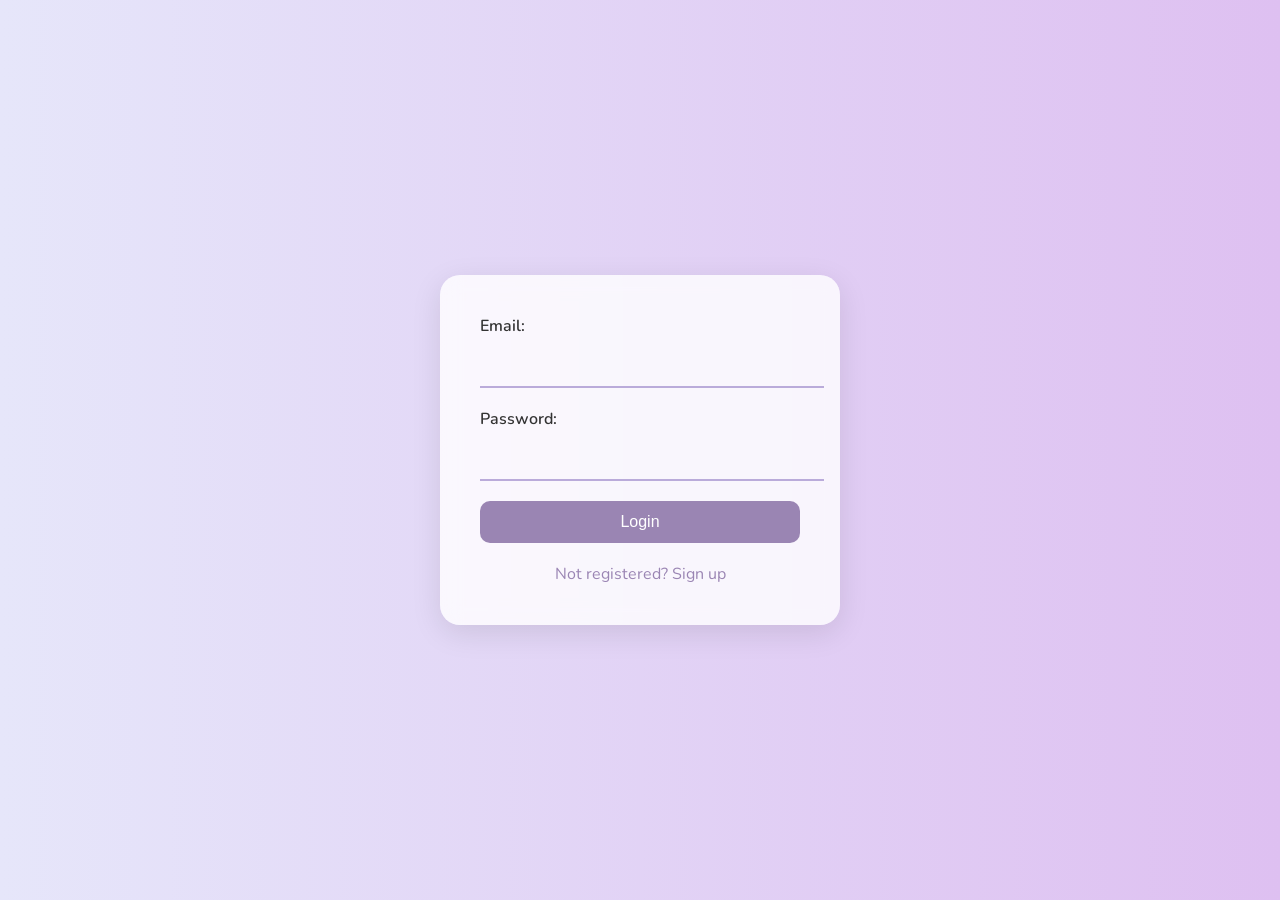
==== index.html @ 85cc28b9 "Initial commit" ====
<!DOCTYPE html>
<html lang="en">
<head>
    <meta charset="UTF-8">
    <meta name="viewport" content="width=device-width, initial-scale=1.0">
    <title>Elegant Lavender Login Page</title>
    <link href="https://fonts.googleapis.com/css2?family=Nunito:wght@300;400;700&display=swap" rel="stylesheet">
    <style>
        body {
            font-family: 'Nunito', sans-serif;
            background: linear-gradient(to right, #E6E6FA, #DEC0F1); /* Lavender to light purple gradient */
            display: flex;
            justify-content: center;
            align-items: center;
            height: 100vh;
            margin: 0;
          
            color: #333;
        }
        form {
            background: rgba(255, 255, 255, 0.8);
            padding: 40px;
            border-radius: 20px;
            box-shadow: 0 8px 30px rgba(0,0,0,0.1);
            width: 320px; /* Fixed width */
            backdrop-filter: blur(10px);
        }

        label {
            display: block;
            margin-bottom: 10px;
            font-weight: 600;
            color: #333; /* Dark gray for better readability */
        }

        input[type="text"],
        input[type="password"] {
            width: 100%;
            padding: 12px;
            margin-bottom: 20px;
            border: none;
            border-bottom: 2px solid #BAABDA; /* Soft purple */
            border-radius: 0;
            background: transparent;
            transition: all 0.3s ease-in-out;
            color: #333;
        }

        input[type="text"]:focus,
        input[type="password"]:focus {
            border-bottom-color: #9A85B3; /* Deeper lavender */
            box-shadow: 0 1px 0 0 #9A85B3;
            outline: none;
        }

        button {
            background-color: #9A85B3; /* Deeper lavender */
            color: white;
            border: none;
            padding: 12px 0;
            text-align: center;
            font-size: 16px;
            cursor: pointer;
            border-radius: 10px;
            width: 100%;
            transition: background-color 0.3s;
        }

        button:hover {
            background-color: #837AA6; /* Even deeper lavender */
        }

        a.register-link {
            display: block;
            text-align: center;
            margin-top: 20px;
            color: #9A85B3; /* Lavender link */
            text-decoration: none;
        }

        a.register-link:hover {
            text-decoration: underline;
        }
        
        #notification {
            position: fixed;
            top: 0;
            left: 0;
            right: 0;
            background-color: #4CAF50; /* Success green */
            color: white;
            padding: 10px;
            text-align: center;
            font-size: 16px;
            display: none;
            z-index: 1001; /* Ensures it's above all other content */
        }
        
        #notification.fadeOut {
            opacity: 0;
            transition: opacity 2s ease-out;
        }
    </style>
</head>
<body>
    <div id="notification" style="display: none;"></div>
    <form id="loginForm">
        <label for="email">Email:</label>
        <input type="text" id="email" name="email">
        <label for="password">Password:</label>
        <input type="password" id="password" name="password">
        <button type="button" onclick="login()">Login</button>
        <p id="loginResult" style="color: red;"></p>
        <a href="register.html" class="register-link">Not registered? Sign up</a>
    </form>
    <script src="login.js"></script>
</body>
</html>
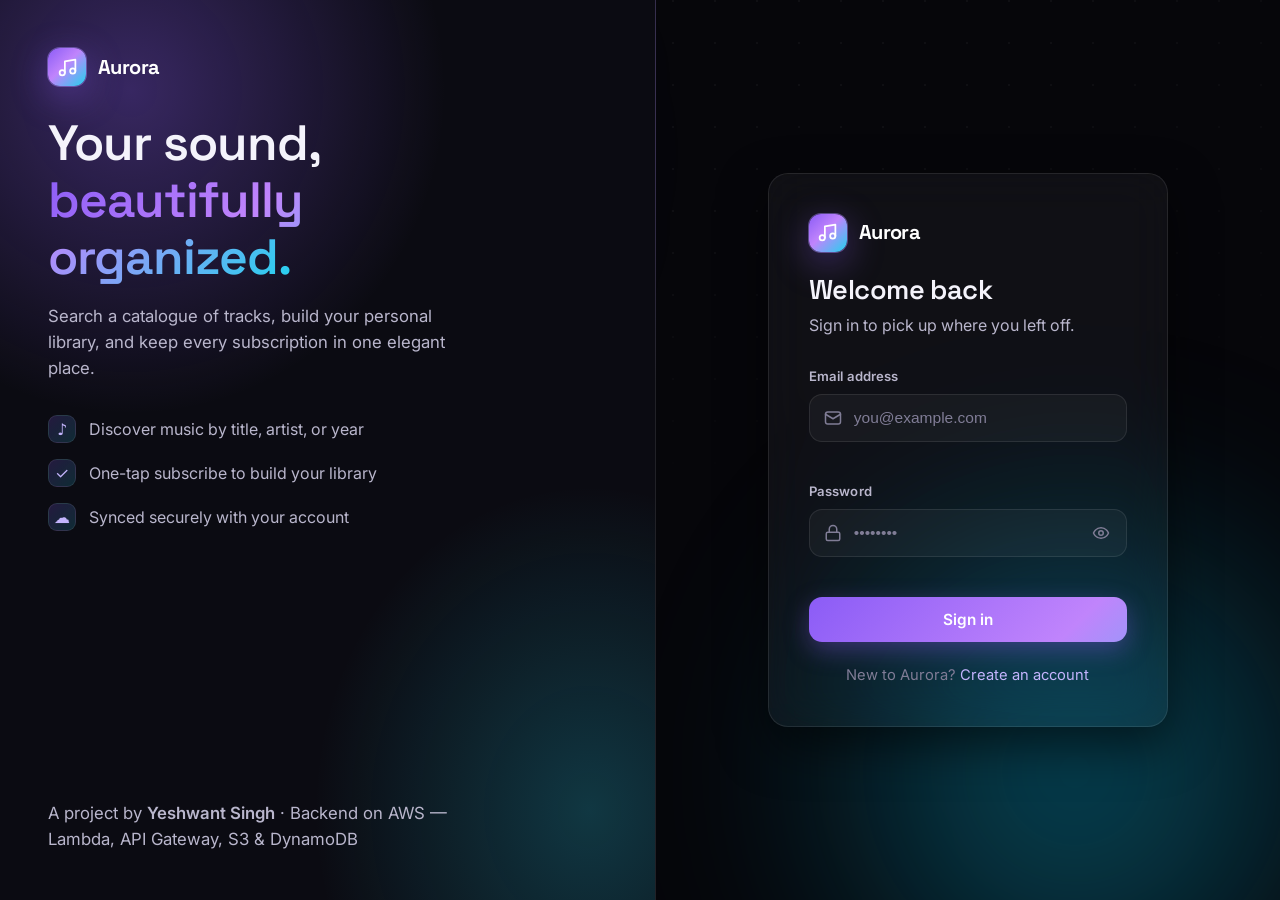
==== commit bc8e52f0: "Add files via upload Redesign: Aurora premium UI" ====
--- a/index.html
+++ b/index.html
@@ -1,118 +1,89 @@
 <!DOCTYPE html>
 <html lang="en">
 <head>
-    <meta charset="UTF-8">
-    <meta name="viewport" content="width=device-width, initial-scale=1.0">
-    <title>Elegant Lavender Login Page</title>
-    <link href="https://fonts.googleapis.com/css2?family=Nunito:wght@300;400;700&display=swap" rel="stylesheet">
-    <style>
-        body {
-            font-family: 'Nunito', sans-serif;
-            background: linear-gradient(to right, #E6E6FA, #DEC0F1); /* Lavender to light purple gradient */
-            display: flex;
-            justify-content: center;
-            align-items: center;
-            height: 100vh;
-            margin: 0;
-          
-            color: #333;
-        }
-        form {
-            background: rgba(255, 255, 255, 0.8);
-            padding: 40px;
-            border-radius: 20px;
-            box-shadow: 0 8px 30px rgba(0,0,0,0.1);
-            width: 320px; /* Fixed width */
-            backdrop-filter: blur(10px);
-        }
-
-        label {
-            display: block;
-            margin-bottom: 10px;
-            font-weight: 600;
-            color: #333; /* Dark gray for better readability */
-        }
-
-        input[type="text"],
-        input[type="password"] {
-            width: 100%;
-            padding: 12px;
-            margin-bottom: 20px;
-            border: none;
-            border-bottom: 2px solid #BAABDA; /* Soft purple */
-            border-radius: 0;
-            background: transparent;
-            transition: all 0.3s ease-in-out;
-            color: #333;
-        }
-
-        input[type="text"]:focus,
-        input[type="password"]:focus {
-            border-bottom-color: #9A85B3; /* Deeper lavender */
-            box-shadow: 0 1px 0 0 #9A85B3;
-            outline: none;
-        }
-
-        button {
-            background-color: #9A85B3; /* Deeper lavender */
-            color: white;
-            border: none;
-            padding: 12px 0;
-            text-align: center;
-            font-size: 16px;
-            cursor: pointer;
-            border-radius: 10px;
-            width: 100%;
-            transition: background-color 0.3s;
-        }
-
-        button:hover {
-            background-color: #837AA6; /* Even deeper lavender */
-        }
-
-        a.register-link {
-            display: block;
-            text-align: center;
-            margin-top: 20px;
-            color: #9A85B3; /* Lavender link */
-            text-decoration: none;
-        }
-
-        a.register-link:hover {
-            text-decoration: underline;
-        }
-        
-        #notification {
-            position: fixed;
-            top: 0;
-            left: 0;
-            right: 0;
-            background-color: #4CAF50; /* Success green */
-            color: white;
-            padding: 10px;
-            text-align: center;
-            font-size: 16px;
-            display: none;
-            z-index: 1001; /* Ensures it's above all other content */
-        }
-        
-        #notification.fadeOut {
-            opacity: 0;
-            transition: opacity 2s ease-out;
-        }
-    </style>
+  <meta charset="UTF-8">
+  <meta name="viewport" content="width=device-width, initial-scale=1.0">
+  <meta name="theme-color" content="#06060a">
+  <title>Aurora — Sign in</title>
+  <meta name="description" content="Aurora — discover and subscribe to the music you love.">
+  <link rel="preconnect" href="https://fonts.googleapis.com">
+  <link rel="preconnect" href="https://fonts.gstatic.com" crossorigin>
+  <link href="https://fonts.googleapis.com/css2?family=Inter:wght@400;500;600;700&family=Space+Grotesk:wght@500;600;700&display=swap" rel="stylesheet">
+  <link rel="stylesheet" href="assets/css/styles.css">
 </head>
 <body>
-    <div id="notification" style="display: none;"></div>
-    <form id="loginForm">
-        <label for="email">Email:</label>
-        <input type="text" id="email" name="email">
-        <label for="password">Password:</label>
-        <input type="password" id="password" name="password">
-        <button type="button" onclick="login()">Login</button>
-        <p id="loginResult" style="color: red;"></p>
-        <a href="register.html" class="register-link">Not registered? Sign up</a>
-    </form>
-    <script src="login.js"></script>
+  <a class="skip-link" href="#loginForm">Skip to login form</a>
+  <div class="aurora" aria-hidden="true"></div>
+  <div class="aurora-grid" aria-hidden="true"></div>
+
+  <main class="auth">
+    <!-- Brand panel -->
+    <section class="auth-brand" aria-label="About Aurora">
+      <div class="auth-brand-inner">
+        <span class="brand">
+          <span class="brand-mark" id="brandMark"></span>
+          Aurora
+        </span>
+        <h1>Your sound,<br><span class="gradient-text">beautifully organized.</span></h1>
+        <p>Search a catalogue of tracks, build your personal library, and keep every subscription in one elegant place.</p>
+        <ul class="auth-features">
+          <li><span class="tick" aria-hidden="true">♪</span> Discover music by title, artist, or year</li>
+          <li><span class="tick" aria-hidden="true">✓</span> One-tap subscribe to build your library</li>
+          <li><span class="tick" aria-hidden="true">☁</span> Synced securely with your account</li>
+        </ul>
+        <div class="equalizer" aria-hidden="true">
+          <span></span><span></span><span></span><span></span><span></span><span></span>
+        </div>
+      </div>
+      <p class="auth-foot">A project by <strong style="color:var(--text-dim);font-weight:600">Yeshwant Singh</strong> · Backend on AWS — Lambda, API Gateway, S3 &amp; DynamoDB</p>
+    </section>
+
+    <!-- Form panel -->
+    <section class="auth-form-wrap">
+      <form id="loginForm" class="auth-card glass" novalidate>
+        <!-- compact brand for mobile -->
+        <span class="brand" style="margin-bottom:22px;">
+          <span class="brand-mark" id="brandMarkMobile"></span> Aurora
+        </span>
+        <h2>Welcome back</h2>
+        <p class="sub">Sign in to pick up where you left off.</p>
+
+        <div class="field">
+          <label for="email">Email address</label>
+          <div class="input-wrap">
+            <span class="leading-icon" aria-hidden="true">
+              <svg viewBox="0 0 24 24" fill="none" stroke="currentColor" stroke-width="2" stroke-linecap="round" stroke-linejoin="round" width="18" height="18"><rect x="2" y="4" width="20" height="16" rx="3"/><path d="m22 7-10 6L2 7"/></svg>
+            </span>
+            <input class="input" type="email" id="email" name="email" autocomplete="email"
+                   placeholder="you@example.com" required aria-describedby="emailMsg">
+          </div>
+          <span class="field-msg" id="emailMsg" role="alert"></span>
+        </div>
+
+        <div class="field">
+          <label for="password">Password</label>
+          <div class="input-wrap">
+            <span class="leading-icon" aria-hidden="true">
+              <svg viewBox="0 0 24 24" fill="none" stroke="currentColor" stroke-width="2" stroke-linecap="round" stroke-linejoin="round" width="18" height="18"><rect x="3" y="11" width="18" height="11" rx="2"/><path d="M7 11V7a5 5 0 0 1 10 0v4"/></svg>
+            </span>
+            <input class="input" type="password" id="password" name="password" autocomplete="current-password"
+                   placeholder="••••••••" required aria-describedby="passwordMsg">
+            <button type="button" class="toggle-pass" data-target="password" aria-label="Show password" aria-pressed="false"></button>
+          </div>
+          <span class="field-msg" id="passwordMsg" role="alert"></span>
+        </div>
+
+        <button type="submit" class="btn btn-full" id="loginBtn">
+          <span class="btn-label">Sign in</span>
+          <span class="spinner" aria-hidden="true"></span>
+        </button>
+
+        <p class="auth-alt">New to Aurora? <a href="register.html">Create an account</a></p>
+      </form>
+    </section>
+  </main>
+
+  <script src="assets/js/config.js"></script>
+  <script src="assets/js/login.js"></script>
 </body>
 </html>
--- a/assets/css/styles.css
+++ b/assets/css/styles.css
@@ -0,0 +1,627 @@
+/* ============================================================
+   Aurora — Music Subscriptions
+   Premium dark design system
+   ============================================================ */
+
+/* ---------- Design tokens ---------- */
+:root {
+  /* Surfaces */
+  --bg-0: #06060a;
+  --bg-1: #0b0b12;
+  --bg-2: #101019;
+  --surface: rgba(255, 255, 255, 0.045);
+  --surface-2: rgba(255, 255, 255, 0.07);
+  --surface-3: rgba(255, 255, 255, 0.10);
+  --border: rgba(255, 255, 255, 0.09);
+  --border-strong: rgba(255, 255, 255, 0.16);
+
+  /* Text */
+  --text: #f4f3fb;
+  --text-dim: #b9b6cc;
+  --text-mute: #807d96;
+
+  /* Brand (lavender lineage, elevated) */
+  --accent: #a78bfa;
+  --accent-strong: #8b5cf6;
+  --accent-soft: #c4b5fd;
+  --cyan: #22d3ee;
+  --pink: #f472b6;
+  --grad: linear-gradient(135deg, #8b5cf6 0%, #c084fc 45%, #22d3ee 100%);
+  --grad-soft: linear-gradient(135deg, rgba(139,92,246,0.20), rgba(34,211,238,0.16));
+
+  /* Status */
+  --success: #34d399;
+  --danger: #fb7185;
+  --warning: #fbbf24;
+
+  /* Effects */
+  --radius: 20px;
+  --radius-sm: 13px;
+  --radius-pill: 999px;
+  --shadow-sm: 0 4px 16px rgba(0, 0, 0, 0.35);
+  --shadow: 0 18px 48px rgba(0, 0, 0, 0.55);
+  --glow: 0 0 0 1px rgba(167, 139, 250, 0.45), 0 10px 36px rgba(139, 92, 246, 0.40);
+  --ring: 0 0 0 3px rgba(167, 139, 250, 0.45);
+
+  --ease: cubic-bezier(0.22, 1, 0.36, 1);
+  --speed: 0.35s;
+}
+
+/* ---------- Reset ---------- */
+*, *::before, *::after { box-sizing: border-box; }
+html { -webkit-text-size-adjust: 100%; scroll-behavior: smooth; }
+body {
+  margin: 0;
+  min-height: 100vh;
+  font-family: 'Inter', system-ui, -apple-system, sans-serif;
+  color: var(--text);
+  background: var(--bg-0);
+  line-height: 1.55;
+  -webkit-font-smoothing: antialiased;
+  text-rendering: optimizeLegibility;
+  overflow-x: hidden;
+}
+h1, h2, h3, h4 {
+  font-family: 'Space Grotesk', 'Inter', sans-serif;
+  font-weight: 600;
+  letter-spacing: -0.02em;
+  line-height: 1.15;
+  margin: 0;
+}
+p { margin: 0; }
+a { color: var(--accent-soft); text-decoration: none; transition: color var(--speed) var(--ease); }
+a:hover { color: #fff; }
+img { display: block; max-width: 100%; }
+button { font-family: inherit; cursor: pointer; }
+
+/* ---------- Animated aurora background ---------- */
+.aurora {
+  position: fixed;
+  inset: 0;
+  z-index: -2;
+  background: var(--bg-0);
+  overflow: hidden;
+}
+.aurora::before,
+.aurora::after {
+  content: "";
+  position: absolute;
+  width: 60vmax;
+  height: 60vmax;
+  border-radius: 50%;
+  filter: blur(90px);
+  opacity: 0.55;
+  will-change: transform;
+}
+.aurora::before {
+  background: radial-gradient(circle at center, #7c3aed, transparent 60%);
+  top: -18vmax; left: -12vmax;
+  animation: drift1 22s var(--ease) infinite alternate;
+}
+.aurora::after {
+  background: radial-gradient(circle at center, #0891b2, transparent 60%);
+  bottom: -20vmax; right: -14vmax;
+  animation: drift2 26s var(--ease) infinite alternate;
+}
+.aurora-grid {
+  position: fixed;
+  inset: 0;
+  z-index: -1;
+  background-image:
+    radial-gradient(circle at 1px 1px, rgba(255,255,255,0.04) 1px, transparent 0);
+  background-size: 42px 42px;
+  mask-image: radial-gradient(ellipse 80% 60% at 50% 0%, #000 40%, transparent 100%);
+  pointer-events: none;
+}
+@keyframes drift1 {
+  to { transform: translate(18vmax, 12vmax) scale(1.2); }
+}
+@keyframes drift2 {
+  to { transform: translate(-16vmax, -10vmax) scale(1.15); }
+}
+
+/* ---------- Reusable bits ---------- */
+.glass {
+  background: var(--surface);
+  border: 1px solid var(--border);
+  border-radius: var(--radius);
+  backdrop-filter: blur(22px) saturate(140%);
+  -webkit-backdrop-filter: blur(22px) saturate(140%);
+  box-shadow: var(--shadow);
+}
+.brand {
+  display: inline-flex;
+  align-items: center;
+  gap: 12px;
+  font-family: 'Space Grotesk', sans-serif;
+  font-weight: 700;
+  font-size: 1.25rem;
+  letter-spacing: -0.03em;
+  color: #fff;
+}
+.brand-mark {
+  width: 38px; height: 38px;
+  display: grid; place-items: center;
+  border-radius: 12px;
+  background: var(--grad);
+  box-shadow: var(--glow);
+  flex: 0 0 auto;
+}
+.brand-mark svg { width: 21px; height: 21px; }
+.gradient-text {
+  background: var(--grad);
+  -webkit-background-clip: text;
+  background-clip: text;
+  color: transparent;
+}
+
+/* Skip link (a11y) */
+.skip-link {
+  position: absolute;
+  left: 14px; top: -60px;
+  z-index: 2000;
+  padding: 10px 18px;
+  border-radius: 10px;
+  background: var(--accent-strong);
+  color: #fff;
+  font-weight: 600;
+  transition: top 0.2s var(--ease);
+}
+.skip-link:focus { top: 14px; color: #fff; }
+
+/* ---------- Buttons ---------- */
+.btn {
+  position: relative;
+  display: inline-flex;
+  align-items: center;
+  justify-content: center;
+  gap: 9px;
+  border: none;
+  border-radius: var(--radius-sm);
+  padding: 13px 22px;
+  font-size: 0.96rem;
+  font-weight: 600;
+  color: #fff;
+  background: var(--grad);
+  background-size: 180% 180%;
+  box-shadow: 0 8px 24px rgba(139, 92, 246, 0.35);
+  transition: transform var(--speed) var(--ease), box-shadow var(--speed) var(--ease), background-position var(--speed) var(--ease), filter var(--speed) var(--ease);
+  overflow: hidden;
+}
+.btn:hover { transform: translateY(-2px); box-shadow: var(--glow); background-position: 100% 0; }
+.btn:active { transform: translateY(0) scale(0.98); }
+.btn[disabled] { opacity: 0.65; cursor: not-allowed; transform: none; filter: saturate(0.7); }
+.btn-full { width: 100%; }
+
+.btn-ghost {
+  background: var(--surface-2);
+  box-shadow: inset 0 0 0 1px var(--border);
+  color: var(--text);
+}
+.btn-ghost:hover {
+  background: var(--surface-3);
+  box-shadow: inset 0 0 0 1px var(--border-strong);
+}
+.btn-danger {
+  background: linear-gradient(135deg, #f43f5e, #fb7185);
+  box-shadow: 0 8px 24px rgba(244, 63, 94, 0.3);
+}
+.btn-sm { padding: 9px 16px; font-size: 0.85rem; border-radius: 10px; }
+
+/* spinner inside buttons */
+.btn .spinner { width: 17px; height: 17px; display: none; }
+.btn.loading .btn-label { visibility: hidden; }
+.btn.loading .spinner { display: block; position: absolute; }
+.spinner {
+  border: 2.5px solid rgba(255,255,255,0.35);
+  border-top-color: #fff;
+  border-radius: 50%;
+  animation: spin 0.7s linear infinite;
+}
+@keyframes spin { to { transform: rotate(360deg); } }
+
+/* ---------- Form fields ---------- */
+.field { margin-bottom: 18px; }
+.field > label {
+  display: block;
+  font-size: 0.82rem;
+  font-weight: 600;
+  color: var(--text-dim);
+  margin-bottom: 8px;
+  letter-spacing: 0.01em;
+}
+.input-wrap { position: relative; display: flex; align-items: center; }
+.input-wrap .leading-icon {
+  position: absolute; left: 15px;
+  width: 18px; height: 18px;
+  color: var(--text-mute);
+  pointer-events: none;
+}
+.input {
+  width: 100%;
+  padding: 14px 16px 14px 44px;
+  font-size: 0.97rem;
+  color: var(--text);
+  background: rgba(255, 255, 255, 0.04);
+  border: 1px solid var(--border);
+  border-radius: var(--radius-sm);
+  transition: border-color var(--speed) var(--ease), box-shadow var(--speed) var(--ease), background var(--speed) var(--ease);
+}
+.input::placeholder { color: var(--text-mute); }
+.input:hover { border-color: var(--border-strong); }
+.input:focus {
+  outline: none;
+  border-color: var(--accent);
+  background: rgba(255, 255, 255, 0.06);
+  box-shadow: var(--ring);
+}
+.input.no-icon { padding-left: 16px; }
+.input[aria-invalid="true"] {
+  border-color: var(--danger);
+  box-shadow: 0 0 0 3px rgba(251, 113, 133, 0.3);
+}
+.toggle-pass {
+  position: absolute; right: 8px;
+  display: grid; place-items: center;
+  width: 36px; height: 36px;
+  border: none; background: transparent;
+  color: var(--text-mute);
+  border-radius: 9px;
+  transition: color var(--speed) var(--ease), background var(--speed) var(--ease);
+}
+.toggle-pass:hover { color: var(--text); background: var(--surface-2); }
+.toggle-pass:focus-visible { outline: none; box-shadow: var(--ring); color: var(--text); }
+
+.field-msg {
+  display: block;
+  min-height: 1.1em;
+  margin-top: 7px;
+  font-size: 0.8rem;
+  color: var(--danger);
+}
+
+/* Password strength meter */
+.strength { margin-top: 10px; }
+.strength-bar {
+  height: 6px;
+  border-radius: 999px;
+  background: var(--surface-3);
+  overflow: hidden;
+}
+.strength-bar > span {
+  display: block; height: 100%; width: 0;
+  border-radius: 999px;
+  transition: width var(--speed) var(--ease), background var(--speed) var(--ease);
+}
+.strength-label { font-size: 0.76rem; color: var(--text-mute); margin-top: 6px; display: block; }
+
+/* ---------- Auth split layout ---------- */
+.auth {
+  display: grid;
+  grid-template-columns: 1.05fr 1fr;
+  min-height: 100vh;
+}
+.auth-brand {
+  position: relative;
+  display: flex;
+  flex-direction: column;
+  justify-content: space-between;
+  padding: 48px;
+  overflow: hidden;
+  background:
+    radial-gradient(80% 60% at 20% 10%, rgba(139,92,246,0.35), transparent 60%),
+    radial-gradient(70% 60% at 90% 90%, rgba(34,211,238,0.22), transparent 60%),
+    var(--bg-1);
+  border-right: 1px solid var(--border);
+}
+.auth-brand-inner { position: relative; z-index: 2; max-width: 460px; }
+.auth-brand h1 {
+  font-size: clamp(2rem, 4vw, 3.1rem);
+  margin: 28px 0 18px;
+}
+.auth-brand p { color: var(--text-dim); font-size: 1.05rem; max-width: 40ch; }
+.auth-features { list-style: none; padding: 0; margin: 34px 0 0; display: grid; gap: 16px; }
+.auth-features li { display: flex; gap: 13px; align-items: center; color: var(--text-dim); }
+.auth-features .tick {
+  flex: 0 0 auto;
+  width: 28px; height: 28px;
+  display: grid; place-items: center;
+  border-radius: 9px;
+  background: var(--grad-soft);
+  color: var(--accent-soft);
+  border: 1px solid var(--border);
+}
+.auth-foot { position: relative; z-index: 2; color: var(--text-mute); font-size: 0.85rem; }
+
+/* Equalizer animation in brand panel */
+.equalizer { display: flex; align-items: flex-end; gap: 6px; height: 60px; margin-top: 8px; }
+.equalizer span {
+  width: 7px; border-radius: 6px;
+  background: var(--grad);
+  animation: eq 1.4s var(--ease) infinite;
+}
+.equalizer span:nth-child(1) { animation-delay: -0.2s; }
+.equalizer span:nth-child(2) { animation-delay: -0.6s; }
+.equalizer span:nth-child(3) { animation-delay: -0.1s; }
+.equalizer span:nth-child(4) { animation-delay: -0.8s; }
+.equalizer span:nth-child(5) { animation-delay: -0.4s; }
+.equalizer span:nth-child(6) { animation-delay: -0.5s; }
+@keyframes eq { 0%,100% { height: 18%; } 50% { height: 100%; } }
+
+.auth-form-wrap {
+  display: flex;
+  align-items: center;
+  justify-content: center;
+  padding: 40px 28px;
+}
+.auth-card {
+  width: 100%;
+  max-width: 400px;
+  padding: 40px;
+  animation: rise 0.7s var(--ease) both;
+}
+.auth-card h2 { font-size: 1.7rem; margin-bottom: 8px; }
+.auth-card .sub { color: var(--text-dim); margin-bottom: 28px; }
+.auth-alt { text-align: center; margin-top: 22px; color: var(--text-mute); font-size: 0.92rem; }
+@keyframes rise { from { opacity: 0; transform: translateY(22px); } to { opacity: 1; transform: none; } }
+
+/* ---------- App shell / nav ---------- */
+.nav {
+  position: sticky;
+  top: 0;
+  z-index: 100;
+  display: flex;
+  align-items: center;
+  justify-content: space-between;
+  gap: 16px;
+  padding: 14px 24px;
+  background: rgba(11, 11, 18, 0.72);
+  backdrop-filter: blur(18px) saturate(140%);
+  -webkit-backdrop-filter: blur(18px) saturate(140%);
+  border-bottom: 1px solid var(--border);
+}
+.nav-user { display: flex; align-items: center; gap: 14px; }
+.avatar {
+  width: 40px; height: 40px;
+  display: grid; place-items: center;
+  border-radius: 50%;
+  background: var(--grad);
+  color: #fff; font-weight: 700;
+  box-shadow: var(--glow);
+  flex: 0 0 auto;
+  text-transform: uppercase;
+}
+.nav-user .who { line-height: 1.2; }
+.nav-user .who small { display: block; color: var(--text-mute); font-size: 0.74rem; }
+.nav-user .who strong { font-size: 0.96rem; font-weight: 600; }
+
+.container { max-width: 1120px; margin: 0 auto; padding: 0 24px; }
+.page { padding: 36px 0 80px; }
+
+/* Hero / search */
+.hero { text-align: center; padding: 30px 0 8px; animation: rise 0.6s var(--ease) both; }
+.hero h1 { font-size: clamp(1.9rem, 4vw, 2.9rem); margin-bottom: 10px; }
+.hero p { color: var(--text-dim); max-width: 52ch; margin: 0 auto; }
+
+.search-card { margin: 26px auto 0; max-width: 880px; padding: 22px; }
+.search-grid {
+  display: grid;
+  grid-template-columns: 2fr 1fr 1.5fr auto;
+  gap: 12px;
+  align-items: end;
+}
+.search-grid .field { margin: 0; }
+
+/* Section heading */
+.section { margin-top: 48px; animation: rise 0.6s var(--ease) both; }
+.section-head {
+  display: flex;
+  align-items: center;
+  justify-content: space-between;
+  gap: 14px;
+  margin-bottom: 18px;
+}
+.section-head h2 { font-size: 1.4rem; display: flex; align-items: center; gap: 11px; }
+.count-pill {
+  font-family: 'Inter', sans-serif;
+  font-size: 0.78rem; font-weight: 600;
+  color: var(--accent-soft);
+  background: var(--grad-soft);
+  border: 1px solid var(--border);
+  padding: 3px 11px; border-radius: var(--radius-pill);
+}
+
+/* ---------- Music card grid ---------- */
+.grid {
+  display: grid;
+  grid-template-columns: repeat(auto-fill, minmax(220px, 1fr));
+  gap: 18px;
+}
+.card {
+  position: relative;
+  display: flex;
+  flex-direction: column;
+  border-radius: var(--radius);
+  background: var(--surface);
+  border: 1px solid var(--border);
+  overflow: hidden;
+  transition: transform var(--speed) var(--ease), border-color var(--speed) var(--ease), box-shadow var(--speed) var(--ease);
+  animation: rise 0.5s var(--ease) both;
+}
+.card:hover {
+  transform: translateY(-6px);
+  border-color: var(--border-strong);
+  box-shadow: var(--shadow);
+}
+.card-art {
+  position: relative;
+  aspect-ratio: 1 / 1;
+  overflow: hidden;
+  background: linear-gradient(135deg, #1c1830, #0f1626);
+}
+.card-art img {
+  width: 100%; height: 100%;
+  object-fit: cover;
+  transition: transform 0.6s var(--ease);
+}
+.card:hover .card-art img { transform: scale(1.06); }
+.art-fallback {
+  position: absolute; inset: 0;
+  display: grid; place-items: center;
+  font-family: 'Space Grotesk', sans-serif;
+  font-size: 2.6rem; font-weight: 700;
+  color: #fff;
+  background: var(--grad);
+  text-transform: uppercase;
+}
+.card-art::after {
+  content: "";
+  position: absolute; inset: 0;
+  background: linear-gradient(to top, rgba(6,6,10,0.85), transparent 55%);
+  opacity: 0; transition: opacity var(--speed) var(--ease);
+}
+.card:hover .card-art::after { opacity: 1; }
+.card-body { padding: 15px 16px 17px; display: flex; flex-direction: column; gap: 4px; flex: 1; }
+.card-title {
+  font-size: 1.02rem; font-weight: 600;
+  color: #fff;
+  display: -webkit-box; -webkit-line-clamp: 1; -webkit-box-orient: vertical; overflow: hidden;
+}
+.card-artist { color: var(--accent-soft); font-size: 0.88rem; font-weight: 500; }
+.card-year { color: var(--text-mute); font-size: 0.8rem; }
+.card-actions { margin-top: 12px; }
+.card-actions .btn { width: 100%; }
+
+/* Badge on subscribed cards */
+.badge {
+  position: absolute; top: 12px; left: 12px;
+  z-index: 2;
+  display: inline-flex; align-items: center; gap: 5px;
+  padding: 5px 10px;
+  font-size: 0.72rem; font-weight: 600;
+  color: #fff;
+  background: rgba(6,6,10,0.6);
+  border: 1px solid var(--border-strong);
+  border-radius: var(--radius-pill);
+  backdrop-filter: blur(8px);
+}
+
+/* ---------- Skeleton loaders ---------- */
+.skeleton .sk {
+  background: linear-gradient(100deg, var(--surface) 30%, var(--surface-3) 50%, var(--surface) 70%);
+  background-size: 220% 100%;
+  animation: shimmer 1.3s linear infinite;
+  border-radius: 8px;
+}
+.skeleton .sk-art { aspect-ratio: 1/1; border-radius: 0; }
+.skeleton .sk-line { height: 13px; margin: 10px 16px 0; }
+.skeleton .sk-line.short { width: 55%; }
+.skeleton .sk-btn { height: 38px; margin: 14px 16px 16px; border-radius: 10px; }
+@keyframes shimmer { to { background-position: -220% 0; } }
+
+/* ---------- Empty / error states ---------- */
+.state {
+  text-align: center;
+  padding: 54px 24px;
+  border: 1px dashed var(--border-strong);
+  border-radius: var(--radius);
+  background: rgba(255,255,255,0.02);
+}
+.state .state-icon {
+  width: 66px; height: 66px;
+  margin: 0 auto 18px;
+  display: grid; place-items: center;
+  border-radius: 20px;
+  background: var(--grad-soft);
+  color: var(--accent-soft);
+  border: 1px solid var(--border);
+}
+.state h3 { font-size: 1.2rem; margin-bottom: 7px; }
+.state p { color: var(--text-mute); max-width: 42ch; margin: 0 auto; }
+
+/* ---------- Toasts ---------- */
+.toast-stack {
+  position: fixed;
+  top: 18px; right: 18px;
+  z-index: 3000;
+  display: flex; flex-direction: column; gap: 12px;
+  width: min(360px, calc(100vw - 36px));
+}
+.toast {
+  display: flex; align-items: flex-start; gap: 12px;
+  padding: 14px 16px;
+  border-radius: 14px;
+  background: rgba(20, 20, 30, 0.86);
+  border: 1px solid var(--border-strong);
+  backdrop-filter: blur(18px);
+  box-shadow: var(--shadow);
+  color: var(--text);
+  animation: toastIn 0.45s var(--ease) both;
+}
+.toast.out { animation: toastOut 0.4s var(--ease) forwards; }
+.toast .ti {
+  flex: 0 0 auto;
+  width: 26px; height: 26px;
+  display: grid; place-items: center;
+  border-radius: 8px;
+}
+.toast.success .ti { background: rgba(52, 211, 153, 0.18); color: var(--success); }
+.toast.error .ti { background: rgba(251, 113, 133, 0.18); color: var(--danger); }
+.toast.info .ti { background: var(--grad-soft); color: var(--accent-soft); }
+.toast .tc { flex: 1; }
+.toast .tt { font-weight: 600; font-size: 0.92rem; }
+.toast .td { color: var(--text-dim); font-size: 0.84rem; margin-top: 2px; }
+.toast .tx {
+  border: none; background: transparent; color: var(--text-mute);
+  cursor: pointer; padding: 2px; border-radius: 6px; line-height: 0;
+}
+.toast .tx:hover { color: var(--text); }
+@keyframes toastIn { from { opacity: 0; transform: translateX(40px) scale(0.96); } to { opacity: 1; transform: none; } }
+@keyframes toastOut { to { opacity: 0; transform: translateX(40px) scale(0.96); } }
+
+/* ---------- Focus visibility (a11y) ---------- */
+:focus-visible { outline: none; box-shadow: var(--ring); border-radius: 8px; }
+.btn:focus-visible { box-shadow: var(--ring), 0 8px 24px rgba(139,92,246,0.35); }
+
+/* Screen-reader only */
+.sr-only {
+  position: absolute; width: 1px; height: 1px;
+  padding: 0; margin: -1px; overflow: hidden;
+  clip: rect(0,0,0,0); white-space: nowrap; border: 0;
+}
+
+/* ---------- Responsive ---------- */
+@media (max-width: 920px) {
+  .auth { grid-template-columns: 1fr; }
+  .auth-brand { display: none; }
+  .auth-brand.compact {
+    display: flex; min-height: auto; padding: 30px 28px;
+    border-right: none; border-bottom: 1px solid var(--border);
+  }
+}
+@media (max-width: 760px) {
+  .search-grid { grid-template-columns: 1fr 1fr; }
+  .search-grid .field:first-child { grid-column: 1 / -1; }
+  .search-grid .btn { grid-column: 1 / -1; }
+  .grid { grid-template-columns: repeat(auto-fill, minmax(150px, 1fr)); gap: 14px; }
+  .nav-user .who { display: none; }
+  .page { padding: 24px 0 64px; }
+}
+@media (max-width: 460px) {
+  .container { padding: 0 16px; }
+  .auth-form-wrap { padding: 28px 18px; }
+  .auth-card { padding: 28px 22px; }
+  .grid { grid-template-columns: repeat(2, 1fr); }
+  .card-art { aspect-ratio: 1/1; }
+}
+
+/* ---------- Reduced motion ---------- */
+@media (prefers-reduced-motion: reduce) {
+  *, *::before, *::after {
+    animation-duration: 0.001ms !important;
+    animation-iteration-count: 1 !important;
+    transition-duration: 0.001ms !important;
+    scroll-behavior: auto !important;
+  }
+  .aurora::before, .aurora::after { animation: none; }
+}
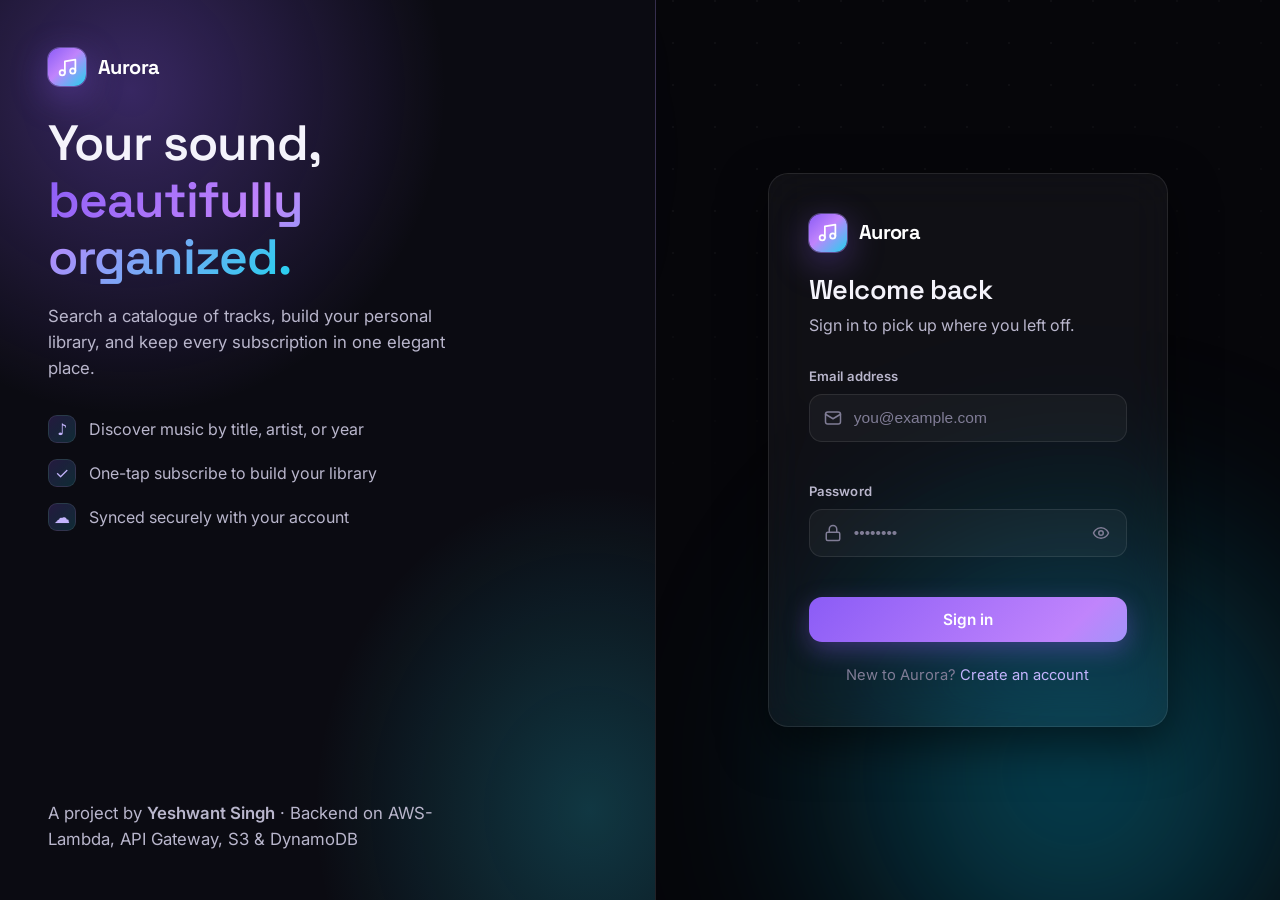
==== commit 0ac7e552: "Update index.html" ====
--- a/index.html
+++ b/index.html
@@ -4,8 +4,8 @@
   <meta charset="UTF-8">
   <meta name="viewport" content="width=device-width, initial-scale=1.0">
   <meta name="theme-color" content="#06060a">
-  <title>Aurora — Sign in</title>
-  <meta name="description" content="Aurora — discover and subscribe to the music you love.">
+  <title>Aurora - Sign in</title>
+  <meta name="description" content="Aurora - discover and subscribe to the music you love.">
   <link rel="preconnect" href="https://fonts.googleapis.com">
   <link rel="preconnect" href="https://fonts.gstatic.com" crossorigin>
   <link href="https://fonts.googleapis.com/css2?family=Inter:wght@400;500;600;700&family=Space+Grotesk:wght@500;600;700&display=swap" rel="stylesheet">
@@ -35,7 +35,7 @@
           <span></span><span></span><span></span><span></span><span></span><span></span>
         </div>
       </div>
-      <p class="auth-foot">A project by <strong style="color:var(--text-dim);font-weight:600">Yeshwant Singh</strong> · Backend on AWS — Lambda, API Gateway, S3 &amp; DynamoDB</p>
+      <p class="auth-foot">A project by <strong style="color:var(--text-dim);font-weight:600">Yeshwant Singh</strong> · Backend on AWS- Lambda, API Gateway, S3 &amp; DynamoDB</p>
     </section>
 
     <!-- Form panel -->
